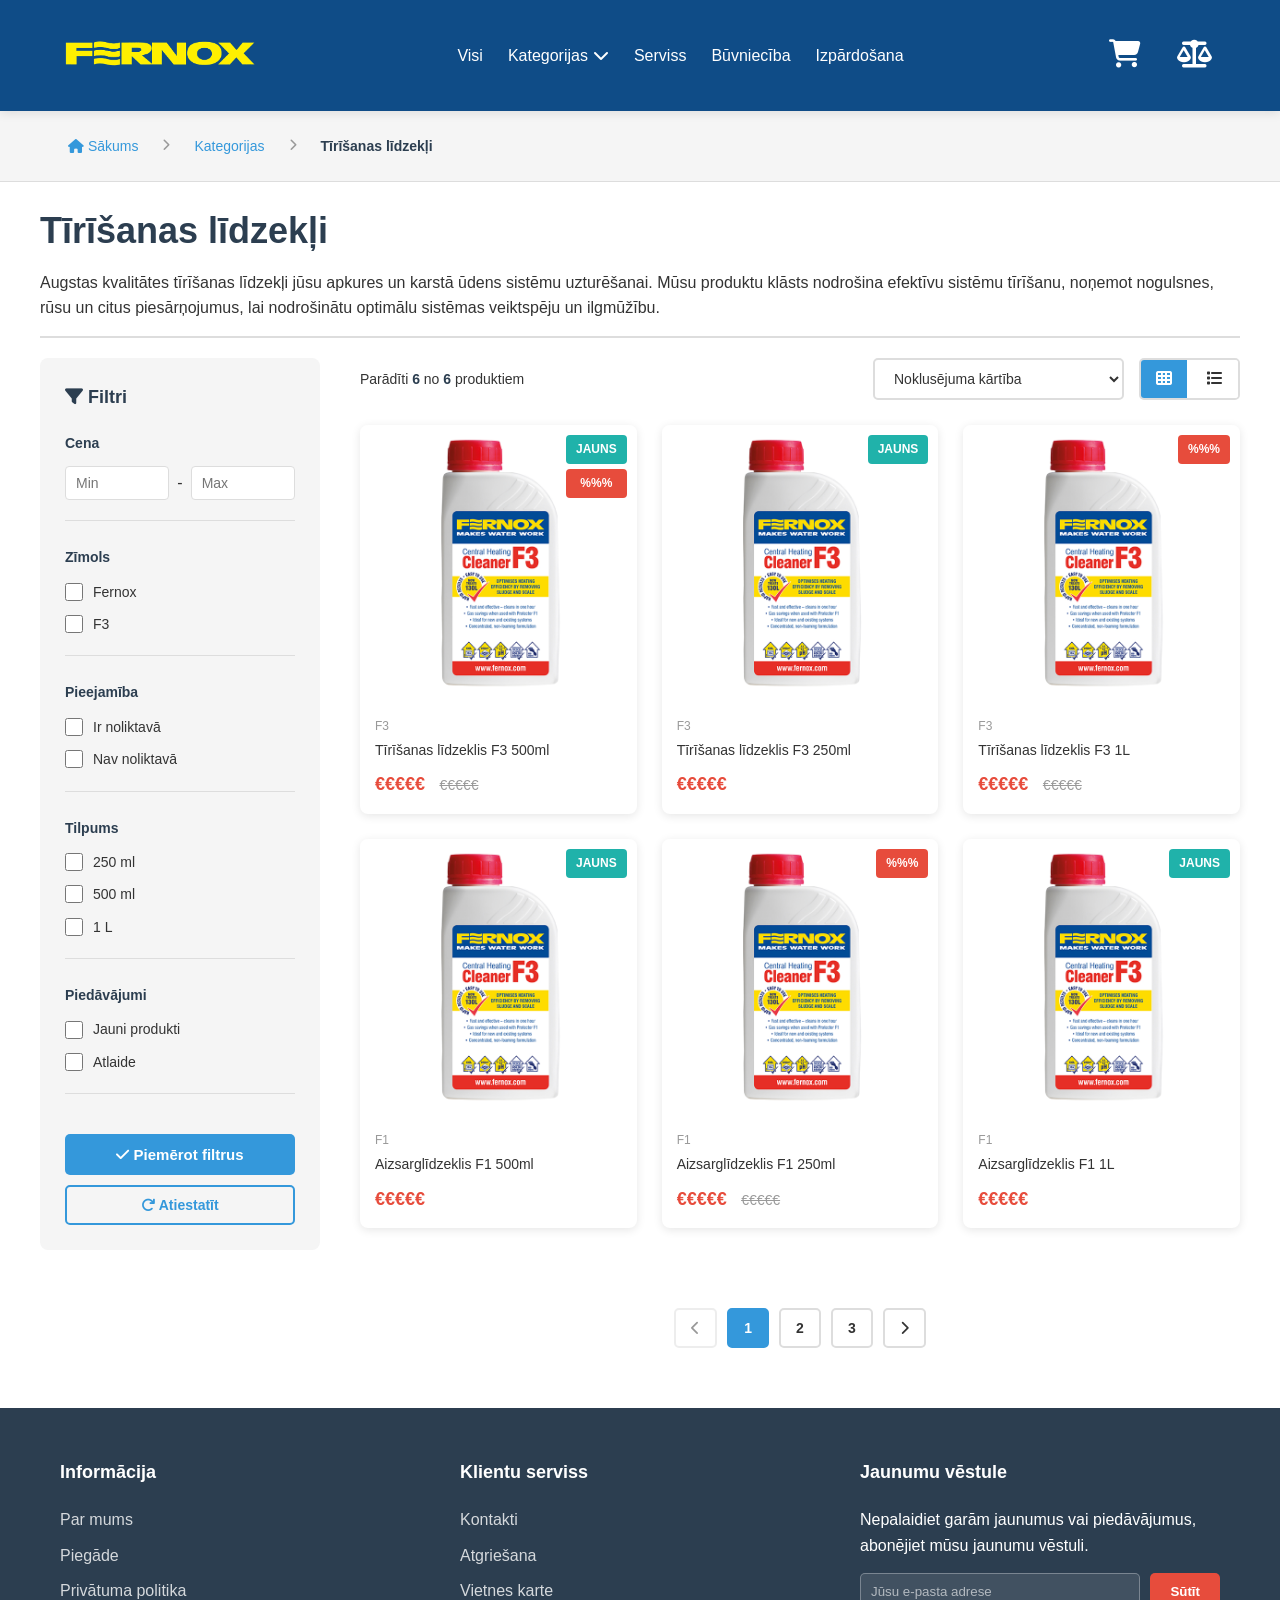
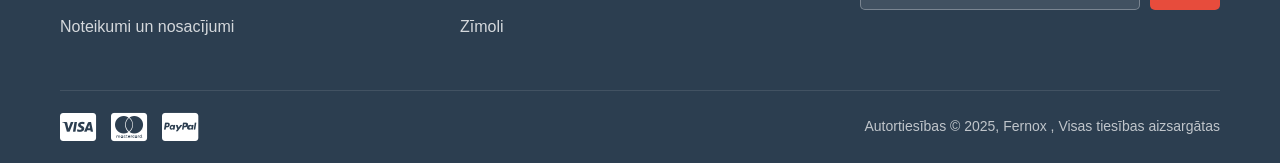
==== category-tirisanas-lidzekli.html @ ac435abd "Add files via upload" ====
<!DOCTYPE html>
<html lang="lv">
<head>
    <meta charset="UTF-8">
    <meta name="viewport" content="width=device-width, initial-scale=1.0">
    <title>Tīrīšanas līdzekļi - Fernox Latvia</title>
    <link rel="stylesheet" href="styles.css">
    <link rel="stylesheet" href="https://cdnjs.cloudflare.com/ajax/libs/font-awesome/6.4.0/css/all.min.css">
    <style>
        .category-page {
            padding: 20px 0 60px 0;
            background: var(--white);
        }

        .category-page .container {
            max-width: 1600px;
            padding: 0 40px;
        }

        .breadcrumb-section {
            padding: 20px 0;
            background: var(--light-gray);
            border-bottom: 1px solid var(--border-color);
        }

        .breadcrumb {
            display: flex;
            align-items: center;
            gap: 12px;
            font-size: 14px;
            flex-wrap: wrap;
        }

        .breadcrumb a {
            color: var(--secondary-color);
            text-decoration: none;
            font-weight: 500;
            transition: color 0.3s;
            padding: 4px 8px;
            border-radius: 4px;
        }

        .breadcrumb a:hover {
            color: var(--primary-color);
            background: rgba(52, 152, 219, 0.1);
            text-decoration: none;
        }

        .breadcrumb span.separator {
            color: #999;
            font-size: 12px;
            margin: 0 4px;
        }

        .breadcrumb span.current {
            color: var(--primary-color);
            font-weight: 600;
            padding: 4px 8px;
        }

        .category-header {
            margin: 0 0 20px 0;
            padding-bottom: 15px;
            border-bottom: 2px solid var(--border-color);
        }

        .category-header h1 {
            font-size: 36px;
            color: var(--primary-color);
            margin-bottom: 10px;
            font-weight: 700;
        }

        .category-header p {
            font-size: 16px;
            color: var(--text-color);
            line-height: 1.6;
        }

        .category-content-wrapper {
            display: grid;
            grid-template-columns: 280px 1fr;
            gap: 40px;
            margin-top: 0;
        }

        /* Filters Sidebar */
        .filters-sidebar {
            background: var(--light-gray);
            padding: 25px;
            border-radius: 8px;
            height: fit-content;
            position: sticky;
            top: 100px;
        }

        .filters-sidebar h3 {
            font-size: 18px;
            color: var(--primary-color);
            margin-bottom: 20px;
            font-weight: 600;
        }

        .filters-sidebar .close-filters {
            display: none;
        }

        .filter-group {
            margin-bottom: 25px;
            padding-bottom: 20px;
            border-bottom: 1px solid var(--border-color);
        }

        .filter-group:last-child {
            border-bottom: none;
            margin-bottom: 0;
            padding-bottom: 0;
        }

        .filter-group label {
            display: block;
            font-size: 14px;
            font-weight: 600;
            color: var(--primary-color);
            margin-bottom: 12px;
        }

        .filter-options {
            display: flex;
            flex-direction: column;
            gap: 10px;
        }

        @media (max-width: 1024px) {
            .filters-sidebar .filter-group {
                margin-bottom: 10px;
                padding-bottom: 8px;
            }

            .filters-sidebar .filter-group label {
                font-size: 12px;
                margin-bottom: 6px;
            }

            .filters-sidebar .filter-options {
                gap: 6px;
            }

            .filters-sidebar .filter-option {
                gap: 6px;
            }

            .filters-sidebar .filter-option label {
                font-size: 12px;
            }

            .filters-sidebar .filter-apply-btn,
            .filters-sidebar .filter-reset-btn {
                padding: 8px;
                font-size: 13px;
                margin-top: 8px;
            }

            .filters-sidebar .filter-reset-btn {
                margin-top: 6px;
            }

            .filters-sidebar .filter-price-range {
                gap: 4px;
            }

            .filters-sidebar .filter-price-range input {
                padding: 5px 6px;
                font-size: 12px;
                min-width: 0;
                flex: 1 1 0;
            }

            .filters-sidebar .filter-price-range span {
                flex-shrink: 0;
                font-size: 12px;
                color: var(--text-color);
            }
            
            .filters-sidebar .filter-option input[type="checkbox"] {
                width: 16px;
                height: 16px;
                flex-shrink: 0;
            }
        }

        .filter-option {
            display: flex;
            align-items: center;
            gap: 10px;
        }

        .filter-option input[type="checkbox"],
        .filter-option input[type="radio"] {
            width: 18px;
            height: 18px;
            cursor: pointer;
            accent-color: var(--secondary-color);
        }

        .filter-option label {
            font-size: 14px;
            font-weight: 400;
            color: var(--text-color);
            cursor: pointer;
            margin: 0;
            flex: 1;
        }

        .filter-price-range {
            display: flex;
            gap: 8px;
            align-items: center;
        }

        .filter-price-range input {
            flex: 1;
            padding: 8px 10px;
            border: 1px solid var(--border-color);
            border-radius: 4px;
            font-size: 14px;
            min-width: 0;
            width: 100%;
        }

        .filter-apply-btn {
            width: 100%;
            padding: 12px;
            background: var(--secondary-color);
            color: var(--white);
            border: none;
            border-radius: 5px;
            font-size: 15px;
            font-weight: 600;
            cursor: pointer;
            transition: all 0.3s;
            margin-top: 15px;
        }

        .filter-apply-btn:hover {
            background: #2980b9;
            transform: translateY(-2px);
            box-shadow: var(--shadow-hover);
        }

        .filter-reset-btn {
            width: 100%;
            padding: 10px;
            background: transparent;
            color: var(--secondary-color);
            border: 2px solid var(--secondary-color);
            border-radius: 5px;
            font-size: 14px;
            font-weight: 600;
            cursor: pointer;
            transition: all 0.3s;
            margin-top: 10px;
        }

        .filter-reset-btn:hover {
            background: var(--secondary-color);
            color: var(--white);
        }

        /* Products Section */
        .products-section-header {
            display: flex;
            justify-content: space-between;
            align-items: center;
            margin-bottom: 25px;
            flex-wrap: wrap;
            gap: 15px;
        }

        .products-count {
            font-size: 14px;
            color: var(--text-color);
        }

        .products-count strong {
            color: var(--primary-color);
        }

        .sort-filter-bar {
            display: flex;
            gap: 15px;
            align-items: center;
            flex-wrap: wrap;
        }

        .sort-select {
            padding: 10px 15px;
            border: 2px solid var(--border-color);
            border-radius: 5px;
            font-size: 14px;
            background: var(--white);
            color: var(--text-color);
            cursor: pointer;
            transition: border-color 0.3s;
        }

        .sort-select:hover,
        .sort-select:focus {
            border-color: var(--secondary-color);
            outline: none;
        }

        .view-toggle {
            display: flex;
            gap: 5px;
            border: 2px solid var(--border-color);
            border-radius: 5px;
            overflow: hidden;
        }

        .view-toggle button {
            padding: 10px 15px;
            background: var(--white);
            border: none;
            cursor: pointer;
            color: var(--text-color);
            transition: all 0.3s;
            font-size: 16px;
        }

        .view-toggle button.active {
            background: var(--secondary-color);
            color: var(--white);
        }

        .view-toggle button:hover {
            background: var(--light-gray);
        }

        .view-toggle button.active:hover {
            background: #2980b9;
        }

        .products-grid {
            display: grid;
            grid-template-columns: repeat(auto-fill, minmax(250px, 1fr));
            gap: 25px;
            margin-bottom: 40px;
        }

        /* Pagination */
        .pagination {
            display: flex;
            justify-content: center;
            align-items: center;
            gap: 10px;
            margin: 40px 0 0 0;
            padding: 0;
            flex-wrap: wrap;
            width: auto;
            text-align: center;
            box-sizing: border-box;
        }

        .products-content {
            display: flex;
            flex-direction: column;
            align-items: stretch;
            width: 100%;
        }

        .pagination button,
        .pagination a {
            padding: 10px 15px;
            border: 2px solid var(--border-color);
            background: var(--white);
            color: var(--text-color);
            border-radius: 5px;
            text-decoration: none;
            font-size: 14px;
            font-weight: 600;
            cursor: pointer;
            transition: all 0.3s;
            min-width: 40px;
            text-align: center;
        }

        .pagination button:hover,
        .pagination a:hover {
            border-color: var(--secondary-color);
            background: var(--secondary-color);
            color: var(--white);
        }

        .pagination button.active,
        .pagination a.active {
            background: var(--secondary-color);
            color: var(--white);
            border-color: var(--secondary-color);
        }

        .pagination button:disabled {
            opacity: 0.5;
            cursor: not-allowed;
        }

        .pagination button:disabled:hover {
            background: var(--white);
            color: var(--text-color);
            border-color: var(--border-color);
        }

        /* Mobile Filters Toggle */
        .mobile-filters-toggle {
            display: none;
            width: 100%;
            padding: 12px 20px;
            background: var(--secondary-color);
            color: var(--white);
            border: none;
            border-radius: 5px;
            font-size: 15px;
            font-weight: 600;
            cursor: pointer;
            margin-bottom: 20px;
            transition: all 0.3s;
            position: relative;
            z-index: 100;
        }

        .mobile-filters-toggle:hover {
            background: #2980b9;
        }

        .mobile-filters-toggle i {
            margin-right: 8px;
        }

        .mobile-filters-overlay {
            display: none;
            position: fixed;
            top: 0;
            left: 0;
            width: 100%;
            height: 100%;
            background: rgba(0, 0, 0, 0.5);
            z-index: 10000;
            opacity: 0;
            transition: opacity 0.3s ease;
        }

        .mobile-filters-overlay.active {
            display: block;
            opacity: 1;
        }

        @media (max-width: 1024px) {
            .category-page .container {
                padding: 0 20px;
            }

            .category-content-wrapper {
                grid-template-columns: 1fr;
                gap: 30px;
            }

             .filters-sidebar {
                 position: fixed;
                 top: max(2cm, 20px);
                 bottom: auto;
                 left: 50%;
                 transform: translateX(-50%) scale(0.9);
                 width: min(90vw, 400px, calc(100vw - 20px));
                 max-width: calc(100vw - 20px);
                 height: auto;
                 max-height: calc(100vh - max(2cm, 20px) - 20px);
                 margin: 0;
                 background: var(--white);
                 padding: 15px;
                 border-radius: 12px;
                 z-index: 10001;
                 overflow-y: visible;
                 overflow-x: hidden;
                 opacity: 0;
                 visibility: hidden;
                 transition: all 0.3s ease;
                 box-shadow: 0 10px 40px rgba(0, 0, 0, 0.3);
                 display: flex;
                 flex-direction: column;
                 box-sizing: border-box;
             }

            .filters-sidebar.active {
                opacity: 1;
                visibility: visible;
                transform: translateX(-50%) scale(1);
            }
            
            /* Ensure filters sidebar doesn't exceed viewport on small devices */
            @media (max-height: 700px) {
                .filters-sidebar {
                    padding: 12px;
                    top: max(2cm, 20px);
                    max-height: calc(100vh - max(2cm, 20px) - 20px);
                }
                
                .filters-sidebar .filter-group {
                    margin-bottom: 8px;
                    padding-bottom: 6px;
                }
                
                .filters-sidebar .filter-options {
                    gap: 5px;
                }
            }
            
            @media (max-height: 600px) {
                .filters-sidebar {
                    padding: 10px;
                    top: max(2cm, 20px);
                    max-height: calc(100vh - max(2cm, 20px) - 20px);
                }
                
                .filters-sidebar .filter-group {
                    margin-bottom: 6px;
                    padding-bottom: 5px;
                }
                
                .filters-sidebar .filter-group label {
                    font-size: 11px;
                    margin-bottom: 4px;
                }
                
                .filters-sidebar .filter-options {
                    gap: 4px;
                }
                
                .filters-sidebar .filter-option label {
                    font-size: 11px;
                }
                
                .filters-sidebar .filter-apply-btn,
                .filters-sidebar .filter-reset-btn {
                    padding: 6px;
                    font-size: 12px;
                    margin-top: 6px;
                }
            }
            
            @media (max-height: 500px) {
                .filters-sidebar {
                    padding: 8px;
                    top: max(2cm, 20px);
                    max-height: calc(100vh - max(2cm, 20px) - 20px);
                }
                
                .filters-sidebar .filter-group {
                    margin-bottom: 5px;
                    padding-bottom: 4px;
                }
                
                .filters-sidebar .filter-group label {
                    font-size: 10px;
                    margin-bottom: 3px;
                }
                
                .filters-sidebar .filter-options {
                    gap: 3px;
                }
                
                .filters-sidebar .filter-option label {
                    font-size: 10px;
                }
                
                .filters-sidebar .filter-apply-btn,
                .filters-sidebar .filter-reset-btn {
                    padding: 5px;
                    font-size: 11px;
                    margin-top: 5px;
                }
            }
            
            @media (max-width: 480px) {
                .filters-sidebar {
                    width: min(95vw, calc(100vw - 10px));
                    padding: 15px;
                }
            }

            .filters-sidebar h3 {
                display: flex;
                justify-content: space-between;
                align-items: center;
                margin-bottom: 10px;
                padding-bottom: 8px;
                border-bottom: 2px solid var(--border-color);
                font-size: 15px;
            }

            .filters-sidebar .close-filters {
                display: flex;
                background: none;
                border: none;
                font-size: 24px;
                color: var(--text-color);
                cursor: pointer;
                padding: 0;
                width: 30px;
                height: 30px;
                align-items: center;
                justify-content: center;
                border-radius: 50%;
                transition: all 0.3s;
                flex-shrink: 0;
            }

            .filters-sidebar .close-filters:hover {
                background: var(--light-gray);
                color: var(--primary-color);
            }

            .mobile-filters-toggle {
                display: block;
            }

            .products-grid {
                grid-template-columns: repeat(auto-fill, minmax(200px, 1fr));
                gap: 20px;
            }
        }

        @media (max-width: 768px) {
            .category-header h1 {
                font-size: 28px;
            }

            .products-section-header {
                flex-direction: column;
                align-items: flex-start;
            }

            .products-grid {
                grid-template-columns: repeat(auto-fill, minmax(160px, 1fr));
                gap: 15px;
            }

            .view-toggle {
                width: 100%;
            }

            .view-toggle button {
                flex: 1;
            }
        }

        /* Shopify integration classes */
        .shopify-collection-id {
            display: none;
        }
    </style>
</head>
<body>
    <!-- Header -->
    <header class="header">
        <div class="main-header">
            <div class="container">
                <div class="header-content">
                    <div class="logo">
                        <a href="index.html">
                            <img src="fernox.png" alt="Fernox Latvia" class="logo-image">
                        </a>
                    </div>
                    
                    <nav class="main-nav">
                        <ul>
                            <li><a href="index.html">Visi</a></li>
                            <li class="has-dropdown">
                                <a href="under-construction.html">Kategorijas <i class="fas fa-chevron-down"></i></a>
                                <ul class="dropdown">
                                    <li><a href="category-tirisanas-lidzekli.html">Tīrīšanas līdzekļi</a></li>
                                    <li><a href="under-construction.html">Filtri</a></li>
                                    <li><a href="under-construction.html">Korozijas inhibitori</a></li>
                                </ul>
                            </li>
                            <li><a href="under-construction.html">Serviss</a></li>
                            <li><a href="under-construction.html">Būvniecība</a></li>
                            <li><a href="under-construction.html">Izpārdošana</a></li>
                        </ul>
                    </nav>
                    
                    <div class="header-actions">
                        <div class="cart-icon">
                            <i class="fas fa-shopping-cart"></i>
                        </div>
                        <div class="compare-icon">
                            <i class="fas fa-balance-scale"></i>
                        </div>
                    </div>
                </div>
            </div>
        </div>
    </header>

    <!-- Breadcrumb -->
    <section class="breadcrumb-section">
        <div class="container">
            <div class="breadcrumb">
                <a href="index.html">
                    <i class="fas fa-home"></i> Sākums
                </a>
                <span class="separator">
                    <i class="fas fa-chevron-right"></i>
                </span>
                <a href="under-construction.html">Kategorijas</a>
                <span class="separator">
                    <i class="fas fa-chevron-right"></i>
                </span>
                <span class="current">Tīrīšanas līdzekļi</span>
            </div>
        </div>
    </section>

    <!-- Category Page -->
    <section class="category-page">
        <div class="container">
            <div class="category-header">
                <h1>Tīrīšanas līdzekļi</h1>
                <p>
                    Augstas kvalitātes tīrīšanas līdzekļi jūsu apkures un karstā ūdens sistēmu uzturēšanai. 
                    Mūsu produktu klāsts nodrošina efektīvu sistēmu tīrīšanu, noņemot nogulsnes, rūsu un citus piesārņojumus, 
                    lai nodrošinātu optimālu sistēmas veiktspēju un ilgmūžību.
                </p>
            </div>

            <!-- Shopify Collection ID (hidden, for integration) -->
            <div class="shopify-collection-id" data-shopify-collection-id="TIRISANAS-LIDZEKLI"></div>

            <button class="mobile-filters-toggle" onclick="toggleMobileFilters()">
                <i class="fas fa-filter"></i> Filtri
            </button>

            <!-- Mobile Filters Overlay -->
            <div class="mobile-filters-overlay" id="filtersOverlay" onclick="closeMobileFilters()"></div>

            <div class="category-content-wrapper">
                <!-- Filters Sidebar -->
                <aside class="filters-sidebar" id="filtersSidebar">
                    <h3>
                        <span><i class="fas fa-filter"></i> Filtri</span>
                        <button class="close-filters" onclick="closeMobileFilters()" aria-label="Close filters">
                            <i class="fas fa-times"></i>
                        </button>
                    </h3>

                    <!-- Price Filter -->
                    <div class="filter-group">
                        <label>Cena</label>
                        <div class="filter-price-range">
                            <input type="number" id="minPrice" placeholder="Min" min="0">
                            <span>-</span>
                            <input type="number" id="maxPrice" placeholder="Max" min="0">
                        </div>
                    </div>

                    <!-- Brand Filter -->
                    <div class="filter-group">
                        <label>Zīmols</label>
                        <div class="filter-options">
                            <div class="filter-option">
                                <input type="checkbox" id="brand-fernox" name="brand" value="fernox" data-shopify-filter="vendor">
                                <label for="brand-fernox">Fernox</label>
                            </div>
                            <div class="filter-option">
                                <input type="checkbox" id="brand-f3" name="brand" value="f3" data-shopify-filter="vendor">
                                <label for="brand-f3">F3</label>
                            </div>
                        </div>
                    </div>

                    <!-- Availability Filter -->
                    <div class="filter-group">
                        <label>Pieejamība</label>
                        <div class="filter-options">
                            <div class="filter-option">
                                <input type="checkbox" id="availability-in-stock" name="availability" value="in-stock" data-shopify-filter="availability">
                                <label for="availability-in-stock">Ir noliktavā</label>
                            </div>
                            <div class="filter-option">
                                <input type="checkbox" id="availability-out-of-stock" name="availability" value="out-of-stock" data-shopify-filter="availability">
                                <label for="availability-out-of-stock">Nav noliktavā</label>
                            </div>
                        </div>
                    </div>

                    <!-- Volume Filter -->
                    <div class="filter-group">
                        <label>Tilpums</label>
                        <div class="filter-options">
                            <div class="filter-option">
                                <input type="checkbox" id="volume-250ml" name="volume" value="250ml" data-shopify-filter="volume">
                                <label for="volume-250ml">250 ml</label>
                            </div>
                            <div class="filter-option">
                                <input type="checkbox" id="volume-500ml" name="volume" value="500ml" data-shopify-filter="volume">
                                <label for="volume-500ml">500 ml</label>
                            </div>
                            <div class="filter-option">
                                <input type="checkbox" id="volume-1l" name="volume" value="1l" data-shopify-filter="volume">
                                <label for="volume-1l">1 L</label>
                            </div>
                        </div>
                    </div>

                    <!-- Badge Filter -->
                    <div class="filter-group">
                        <label>Piedāvājumi</label>
                        <div class="filter-options">
                            <div class="filter-option">
                                <input type="checkbox" id="badge-new" name="badge" value="new" data-shopify-filter="tag">
                                <label for="badge-new">Jauni produkti</label>
                            </div>
                            <div class="filter-option">
                                <input type="checkbox" id="badge-sale" name="badge" value="sale" data-shopify-filter="tag">
                                <label for="badge-sale">Atlaide</label>
                            </div>
                        </div>
                    </div>

                    <button class="filter-apply-btn" onclick="applyFilters()">
                        <i class="fas fa-check"></i> Piemērot filtrus
                    </button>
                    <button class="filter-reset-btn" onclick="resetFilters()">
                        <i class="fas fa-redo"></i> Atiestatīt
                    </button>
                </aside>

                <!-- Products Section -->
                <div class="products-content">
                    <div class="products-section-header">
                        <div class="products-count">
                            Parādīti <strong id="productsCount">12</strong> no <strong id="totalProducts">12</strong> produktiem
                        </div>
                        <div class="sort-filter-bar">
                            <select class="sort-select" id="sortSelect" onchange="sortProducts()">
                                <option value="default">Noklusējuma kārtība</option>
                                <option value="price-asc">Cena: no zemākās uz augstāko</option>
                                <option value="price-desc">Cena: no augstākās uz zemāko</option>
                                <option value="name-asc">Nosaukums: A-Z</option>
                                <option value="name-desc">Nosaukums: Z-A</option>
                                <option value="newest">Jaunākie</option>
                                <option value="popular">Populārākie</option>
                            </select>
                            <div class="view-toggle">
                                <button class="active" onclick="setGridView()" aria-label="Grid view">
                                    <i class="fas fa-th"></i>
                                </button>
                                <button onclick="setListView()" aria-label="List view">
                                    <i class="fas fa-list"></i>
                                </button>
                            </div>
                        </div>
                    </div>

                    <div class="products-grid" id="productsGrid">
                        <!-- Product cards will be populated by Shopify or JavaScript -->
                        <div class="product-card" data-shopify-product-id="F3-500ML">
                            <div class="product-badges">
                                <span class="badge new">JAUNS</span>
                                <span class="badge discount">%%%</span>
                            </div>
                            <div class="product-image">
                                <img src="f3500ml.jpg" alt="Tīrīšanas līdzeklis F3 500ml">
                            </div>
                            <div class="product-info">
                                <p class="product-brand">F3</p>
                                <h3 class="product-name">Tīrīšanas līdzeklis F3 500ml</h3>
                                <div class="product-price">
                                    <span class="current-price">€€€€€</span>
                                    <span class="old-price">€€€€€</span>
                                </div>
                            </div>
                        </div>

                        <div class="product-card" data-shopify-product-id="F3-250ML">
                            <div class="product-badges">
                                <span class="badge new">JAUNS</span>
                            </div>
                            <div class="product-image">
                                <img src="f3500ml.jpg" alt="Tīrīšanas līdzeklis F3 250ml">
                            </div>
                            <div class="product-info">
                                <p class="product-brand">F3</p>
                                <h3 class="product-name">Tīrīšanas līdzeklis F3 250ml</h3>
                                <div class="product-price">
                                    <span class="current-price">€€€€€</span>
                                </div>
                            </div>
                        </div>

                        <div class="product-card" data-shopify-product-id="F3-1L">
                            <div class="product-badges">
                                <span class="badge discount">%%%</span>
                            </div>
                            <div class="product-image">
                                <img src="f3500ml.jpg" alt="Tīrīšanas līdzeklis F3 1L">
                            </div>
                            <div class="product-info">
                                <p class="product-brand">F3</p>
                                <h3 class="product-name">Tīrīšanas līdzeklis F3 1L</h3>
                                <div class="product-price">
                                    <span class="current-price">€€€€€</span>
                                    <span class="old-price">€€€€€</span>
                                </div>
                            </div>
                        </div>

                        <div class="product-card" data-shopify-product-id="F1-500ML">
                            <div class="product-badges">
                                <span class="badge new">JAUNS</span>
                            </div>
                            <div class="product-image">
                                <img src="f3500ml.jpg" alt="Aizsarglīdzeklis F1 500ml">
                            </div>
                            <div class="product-info">
                                <p class="product-brand">F1</p>
                                <h3 class="product-name">Aizsarglīdzeklis F1 500ml</h3>
                                <div class="product-price">
                                    <span class="current-price">€€€€€</span>
                                </div>
                            </div>
                        </div>

                        <div class="product-card" data-shopify-product-id="F1-250ML">
                            <div class="product-badges">
                                <span class="badge discount">%%%</span>
                            </div>
                            <div class="product-image">
                                <img src="f3500ml.jpg" alt="Aizsarglīdzeklis F1 250ml">
                            </div>
                            <div class="product-info">
                                <p class="product-brand">F1</p>
                                <h3 class="product-name">Aizsarglīdzeklis F1 250ml</h3>
                                <div class="product-price">
                                    <span class="current-price">€€€€€</span>
                                    <span class="old-price">€€€€€</span>
                                </div>
                            </div>
                        </div>

                        <div class="product-card" data-shopify-product-id="F1-1L">
                            <div class="product-badges">
                                <span class="badge new">JAUNS</span>
                            </div>
                            <div class="product-image">
                                <img src="f3500ml.jpg" alt="Aizsarglīdzeklis F1 1L">
                            </div>
                            <div class="product-info">
                                <p class="product-brand">F1</p>
                                <h3 class="product-name">Aizsarglīdzeklis F1 1L</h3>
                                <div class="product-price">
                                    <span class="current-price">€€€€€</span>
                                </div>
                            </div>
                        </div>
                    </div>

                    <!-- Pagination -->
                    <div style="width: 100%; display: flex; justify-content: center;">
                        <div class="pagination" id="pagination">
                            <button onclick="goToPage(1)" disabled>
                                <i class="fas fa-chevron-left"></i>
                            </button>
                            <button class="active" onclick="goToPage(1)">1</button>
                            <button onclick="goToPage(2)">2</button>
                            <button onclick="goToPage(3)">3</button>
                            <button onclick="goToPage(2)">
                                <i class="fas fa-chevron-right"></i>
                            </button>
                        </div>
                    </div>
                </div>
            </div>
        </div>
    </section>

    <!-- Footer -->
    <footer class="footer">
        <div class="container">
            <div class="footer-content">
                <div class="footer-section">
                    <h4>Informācija</h4>
                    <ul>
                        <li><a href="under-construction.html">Par mums</a></li>
                        <li><a href="under-construction.html">Piegāde</a></li>
                        <li><a href="under-construction.html">Privātuma politika</a></li>
                        <li><a href="under-construction.html">Noteikumi un nosacījumi</a></li>
                    </ul>
                </div>
                <div class="footer-section">
                    <h4>Klientu serviss</h4>
                    <ul>
                        <li><a href="under-construction.html">Kontakti</a></li>
                        <li><a href="under-construction.html">Atgriešana</a></li>
                        <li><a href="under-construction.html">Vietnes karte</a></li>
                        <li><a href="under-construction.html">Zīmoli</a></li>
                    </ul>
                </div>
                <div class="footer-section">
                    <h4>Jaunumu vēstule</h4>
                    <p>Nepalaidiet garām jaunumus vai piedāvājumus, abonējiet mūsu jaunumu vēstuli.</p>
                    <form class="newsletter-form">
                        <input type="email" placeholder="Jūsu e-pasta adrese">
                        <button type="submit">Sūtīt</button>
                    </form>
                </div>
            </div>
            <div class="footer-bottom">
                <div class="payment-methods">
                    <i class="fab fa-cc-visa"></i>
                    <i class="fab fa-cc-mastercard"></i>
                    <i class="fab fa-cc-paypal"></i>
                </div>
                <p class="copyright">Autortiesības © 2025, Fernox , Visas tiesības aizsargātas</p>
            </div>
        </div>
    </footer>

    <script>
        // Mobile filters toggle
        function toggleMobileFilters() {
            const sidebar = document.getElementById('filtersSidebar');
            const overlay = document.getElementById('filtersOverlay');
            const isActive = sidebar.classList.contains('active');
            
            if (isActive) {
                closeMobileFilters();
            } else {
                sidebar.classList.add('active');
                if (overlay) {
                    overlay.classList.add('active');
                }
                // Prevent body scroll when filters are open
                const scrollY = window.scrollY;
                document.body.style.position = 'fixed';
                document.body.style.width = '100%';
                document.body.style.top = `-${scrollY}px`;
                document.body.style.overflow = 'hidden';
            }
        }

        // Close mobile filters
        function closeMobileFilters() {
            const sidebar = document.getElementById('filtersSidebar');
            const overlay = document.getElementById('filtersOverlay');
            
            if (sidebar) {
                sidebar.classList.remove('active');
            }
            if (overlay) {
                overlay.classList.remove('active');
            }
            // Restore body scroll
            const scrollY = document.body.style.top;
            document.body.style.position = '';
            document.body.style.width = '';
            document.body.style.top = '';
            document.body.style.overflow = '';
            if (scrollY) {
                window.scrollTo(0, parseInt(scrollY || '0') * -1);
            }
        }

        // Filter functions
        function applyFilters() {
            const filters = {
                minPrice: document.getElementById('minPrice').value,
                maxPrice: document.getElementById('maxPrice').value,
                brands: Array.from(document.querySelectorAll('input[name="brand"]:checked')).map(cb => cb.value),
                availability: Array.from(document.querySelectorAll('input[name="availability"]:checked')).map(cb => cb.value),
                volumes: Array.from(document.querySelectorAll('input[name="volume"]:checked')).map(cb => cb.value),
                badges: Array.from(document.querySelectorAll('input[name="badge"]:checked')).map(cb => cb.value)
            };

            // Shopify integration - replace with actual Shopify filter API call
            // Example:
            // const collectionId = document.querySelector('.shopify-collection-id').getAttribute('data-shopify-collection-id');
            // fetch(`/collections/${collectionId}/products.json?${buildQueryString(filters)}`)
            //     .then(response => response.json())
            //     .then(data => {
            //         renderProducts(data.products);
            //     });

            console.log('Applied filters:', filters);
            
            // Close mobile filters
            if (window.innerWidth <= 1024) {
                closeMobileFilters();
            }
            
            // Update products count (placeholder)
            updateProductsCount();
        }

        function resetFilters() {
            // Reset all filter inputs
            document.getElementById('minPrice').value = '';
            document.getElementById('maxPrice').value = '';
            document.querySelectorAll('input[type="checkbox"]').forEach(cb => cb.checked = false);

            // Shopify integration - reload all products
            // const collectionId = document.querySelector('.shopify-collection-id').getAttribute('data-shopify-collection-id');
            // fetch(`/collections/${collectionId}/products.json`)
            //     .then(response => response.json())
            //     .then(data => {
            //         renderProducts(data.products);
            //     });

            console.log('Filters reset');
            updateProductsCount();
        }

        // Sort products
        function sortProducts() {
            const sortValue = document.getElementById('sortSelect').value;
            const productsGrid = document.getElementById('productsGrid');
            const products = Array.from(productsGrid.querySelectorAll('.product-card'));

            // Shopify integration - replace with actual Shopify sort API call
            // Example:
            // const collectionId = document.querySelector('.shopify-collection-id').getAttribute('data-shopify-collection-id');
            // fetch(`/collections/${collectionId}/products.json?sort_by=${sortValue}`)
            //     .then(response => response.json())
            //     .then(data => {
            //         renderProducts(data.products);
            //     });

            console.log('Sort by:', sortValue);
            
            // Simple client-side sorting (placeholder)
            products.sort((a, b) => {
                const nameA = a.querySelector('.product-name').textContent.trim();
                const nameB = b.querySelector('.product-name').textContent.trim();
                
                switch(sortValue) {
                    case 'name-asc':
                        return nameA.localeCompare(nameB);
                    case 'name-desc':
                        return nameB.localeCompare(nameA);
                    default:
                        return 0;
                }
            });

            products.forEach(product => productsGrid.appendChild(product));
        }

        // View toggle
        function setGridView() {
            const grid = document.getElementById('productsGrid');
            grid.style.gridTemplateColumns = 'repeat(auto-fill, minmax(250px, 1fr))';
            document.querySelectorAll('.view-toggle button').forEach(btn => btn.classList.remove('active'));
            event.currentTarget.classList.add('active');
        }

        function setListView() {
            const grid = document.getElementById('productsGrid');
            grid.style.gridTemplateColumns = '1fr';
            document.querySelectorAll('.view-toggle button').forEach(btn => btn.classList.remove('active'));
            event.currentTarget.classList.add('active');
        }

        // Pagination
        function goToPage(page) {
            // Shopify integration - replace with actual Shopify pagination API call
            // Example:
            // const collectionId = document.querySelector('.shopify-collection-id').getAttribute('data-shopify-collection-id');
            // fetch(`/collections/${collectionId}/products.json?page=${page}`)
            //     .then(response => response.json())
            //     .then(data => {
            //         renderProducts(data.products);
            //         updatePagination(data.pagination);
            //     });

            console.log('Go to page:', page);
            
            // Update active page button
            document.querySelectorAll('.pagination button').forEach(btn => {
                btn.classList.remove('active');
                if (btn.textContent.trim() == page) {
                    btn.classList.add('active');
                }
            });
        }

        // Update products count
        function updateProductsCount() {
            const visibleProducts = document.querySelectorAll('.product-card').length;
            document.getElementById('productsCount').textContent = visibleProducts;
            document.getElementById('totalProducts').textContent = visibleProducts;
        }

        // Shopify product data loading (for integration)
        document.addEventListener('DOMContentLoaded', function() {
            // Example: Load collection products from Shopify
            // const collectionId = document.querySelector('.shopify-collection-id').getAttribute('data-shopify-collection-id');
            // fetch(`/collections/${collectionId}/products.json`)
            //     .then(response => response.json())
            //     .then(data => {
            //         renderProducts(data.products);
            //         updateProductsCount();
            //     });

            updateProductsCount();

            // Make product cards clickable
            document.querySelectorAll('.product-card').forEach(card => {
                card.style.cursor = 'pointer';
                card.addEventListener('click', function() {
                    const productId = this.getAttribute('data-shopify-product-id');
                    // Redirect to product page
                    // window.location.href = `/products/${productId}`;
                    window.location.href = 'under-construction.html';
                });
            });
        });

            // Close mobile filters on escape key
            document.addEventListener('keydown', function(event) {
                if (event.key === 'Escape') {
                    closeMobileFilters();
                }
            });
    </script>
    <script src="script.js"></script>
</body>
</html>
---- styles.css ----
* {
    margin: 0;
    padding: 0;
    box-sizing: border-box;
}

:root {
    --primary-color: #2c3e50;
    --secondary-color: #3498db;
    --accent-color: #e74c3c;
    --text-color: #333;
    --light-gray: #f5f5f5;
    --border-color: #ddd;
    --success-color: #27ae60;
    --white: #ffffff;
    --shadow: 0 2px 10px rgba(0, 0, 0, 0.1);
    --shadow-hover: 0 4px 20px rgba(0, 0, 0, 0.15);
}

html {
    overflow-x: hidden;
    width: 100%;
    max-width: 100%;
}

body {
    font-family: 'Segoe UI', Tahoma, Geneva, Verdana, sans-serif;
    color: var(--text-color);
    line-height: 1.6;
    background-color: var(--white);
    overflow-x: hidden;
    width: 100%;
    max-width: 100%;
}

.container {
    max-width: 1200px;
    margin: 0 auto;
    padding: 0 20px;
    width: 100%;
    box-sizing: border-box;
    overflow-x: hidden;
}

section {
    width: 100%;
    max-width: 100%;
    overflow-x: hidden;
}

/* Header Styles */
.header {
    background: #0f4c87;
    box-shadow: var(--shadow);
    position: sticky;
    top: 0;
    z-index: 1000;
    width: 100%;
    max-width: 100%;
    overflow-x: hidden;
}

.top-bar {
    background: var(--primary-color);
    color: var(--white);
    padding: 12px 0;
    font-size: 16px;
}

.top-bar-content {
    display: flex;
    justify-content: space-between;
    align-items: center;
}

.top-bar-right {
    display: flex;
    gap: 20px;
    align-items: center;
}

.language-selector select {
    background: transparent;
    color: var(--white);
    border: 1px solid rgba(255, 255, 255, 0.3);
    padding: 4px 8px;
    border-radius: 4px;
    cursor: pointer;
}

.sale-banner a {
    color: var(--white);
    text-decoration: none;
    background: var(--accent-color);
    padding: 6px 15px;
    border-radius: 4px;
    transition: opacity 0.3s;
    display: inline-block;
    font-size: 14px;
}

.sale-banner a strong {
    font-weight: bold;
}

.sale-banner a:hover {
    opacity: 0.9;
}

.main-header {
    padding: 25px 0;
    width: 100%;
    max-width: 100%;
    overflow-x: hidden;
}

.header-content {
    display: flex;
    align-items: center;
    justify-content: space-between;
    gap: 30px;
    width: 100%;
    max-width: 100%;
    overflow-x: hidden;
}

.logo h1 {
    font-size: 42px;
    color: var(--white);
    font-weight: bold;
}

.logo-image {
    height: 50px;
    width: auto;
    max-width: 200px;
    object-fit: contain;
}

.main-nav ul {
    display: flex;
    list-style: none;
    gap: 25px;
    align-items: center;
}

.main-nav a {
    text-decoration: none;
    color: var(--white);
    font-weight: 500;
    font-size: 16px;
    transition: color 0.3s;
    display: flex;
    align-items: center;
    gap: 5px;
    padding: 8px 0;
}

.main-nav a:hover {
    color: var(--secondary-color);
}

.main-nav li.has-dropdown {
    position: relative;
}

.main-nav .dropdown {
    position: absolute;
    top: 100%;
    left: 0;
    background: var(--white);
    box-shadow: var(--shadow);
    list-style: none;
    min-width: 200px;
    padding: 10px 0;
    display: none;
    margin-top: 10px;
    border-radius: 4px;
}

.main-nav li.has-dropdown:hover .dropdown {
    display: block;
}

.main-nav .dropdown li {
    padding: 0;
}

.main-nav .dropdown a {
    padding: 10px 20px;
    display: block;
}

.main-nav .dropdown a:hover {
    background: var(--light-gray);
}

.header-actions {
    display: flex;
    align-items: center;
    gap: 20px;
}

.cart-icon,
.compare-icon {
    position: relative;
    font-size: 28px;
    color: var(--white);
    cursor: pointer;
    transition: color 0.3s;
    padding: 8px;
}

.cart-icon:hover,
.compare-icon:hover {
    color: var(--secondary-color);
}

.header-menu-dropdown-wrapper {
    position: relative;
    display: none;
}

.header-menu-toggle {
    background: transparent;
    border: none;
    color: var(--white);
    font-size: 24px;
    cursor: pointer;
    padding: 8px;
    display: flex;
    align-items: center;
    justify-content: center;
    width: 40px;
    height: 40px;
}

.header-menu-dropdown {
    position: absolute;
    top: 100%;
    right: 0;
    background: rgba(15, 76, 135, 0.98);
    backdrop-filter: blur(10px);
    border: 1px solid rgba(255, 255, 255, 0.3);
    border-radius: 0 0 8px 8px;
    min-width: 200px;
    max-height: 0;
    overflow: hidden;
    transition: max-height 0.3s ease, padding 0.3s ease, opacity 0.3s ease, visibility 0.3s ease;
    margin-top: 10px;
    box-shadow: 0 4px 20px rgba(0, 0, 0, 0.4);
    z-index: 1000;
    opacity: 0;
    visibility: hidden;
}

.header-menu-dropdown.active {
    max-height: 400px;
    padding: 10px 0;
    opacity: 1;
    visibility: visible;
}

.header-menu-dropdown ul {
    list-style: none;
    margin: 0;
    padding: 0;
}

.header-menu-dropdown ul li {
    margin: 0;
}

.header-menu-dropdown ul li a {
    display: block;
    padding: 12px 20px;
    color: rgba(255, 255, 255, 0.8);
    text-decoration: none;
    transition: background 0.3s;
}

.header-menu-dropdown ul li a:hover {
    background: rgba(255, 255, 255, 0.1);
    color: var(--white);
}

.cart-count,
.compare-count {
    position: absolute;
    top: -8px;
    right: -8px;
    background: var(--accent-color);
    color: var(--white);
    border-radius: 50%;
    width: 20px;
    height: 20px;
    display: flex;
    align-items: center;
    justify-content: center;
    font-size: 12px;
    font-weight: bold;
}

.menu-toggle {
    display: none;
    font-size: 24px;
    color: var(--white);
    cursor: pointer;
}

.main-nav .has-submenu {
    position: relative;
}

.main-nav .submenu {
    position: absolute;
    left: 100%;
    top: 0;
    background: var(--white);
    box-shadow: var(--shadow);
    list-style: none;
    min-width: 200px;
    padding: 10px 0;
    display: none;
    margin-left: 10px;
    border-radius: 4px;
}

.main-nav .has-submenu:hover .submenu {
    display: block;
}

/* Hero Banner Section */
.hero-banner-section {
    background: #2c3e50;
    padding: 40px 0;
    margin-bottom: 0;
    overflow: hidden;
}

.hero-carousel-wrapper {
    position: relative;
    width: 100%;
    overflow: hidden;
}

.hero-carousel-track {
    display: flex;
    transition: transform 0.8s ease-in-out;
    width: 300%;
}

.hero-slide {
    width: 33.333%;
    flex-shrink: 0;
    min-width: 33.333%;
}

.hero-banner {
    display: flex;
    align-items: center;
    justify-content: space-between;
    gap: 40px;
}

.hero-image {
    flex: 0 0 auto;
    max-width: 35%;
    display: flex;
    justify-content: flex-end;
    margin-right: 0;
}

.hero-image img {
    max-width: 100%;
    max-height: 400px;
    height: auto;
    object-fit: contain;
}

@media (min-width: 1025px) {
    .hero-image-express {
        max-width: 50% !important;
        flex: 0 0 50% !important;
    }

    .hero-image-express img {
        max-width: 100%;
        max-height: 450px !important;
        width: auto;
        height: auto;
        object-fit: contain;
    }
}

.hero-image-large {
    justify-content: center !important;
    max-width: 100% !important;
}

.hero-image-large img {
    transform: scale(0.88);
    transform-origin: center;
}

.hero-text {
    flex: 1;
    max-width: 50%;
}

.hero-text h2 {
    font-size: 18px;
    color: var(--white);
    margin-bottom: 20px;
    font-weight: 400;
    text-decoration: underline;
    text-underline-offset: 8px;
}

.hero-text h3 {
    font-size: 64px;
    color: var(--white);
    margin-bottom: 40px;
    font-weight: bold;
    line-height: 1.1;
    text-transform: uppercase;
    letter-spacing: 2px;
}

.hero-buttons {
    display: flex;
    gap: 15px;
}

.btn {
    padding: 12px 30px;
    border: none;
    border-radius: 5px;
    font-size: 16px;
    font-weight: 600;
    cursor: pointer;
    text-decoration: none;
    display: inline-block;
    transition: all 0.3s;
}

.btn-primary {
    background: var(--accent-color);
    color: var(--white);
}

.btn-primary:hover {
    background: #c0392b;
    transform: translateY(-2px);
}

.btn-secondary {
    background: transparent;
    color: var(--white);
    border: 2px solid var(--white);
}

.btn-secondary:hover {
    background: var(--white);
    color: #e74c3c;
}

/* Product Categories Grid Section */
.categories-grid-section {
    padding: 0;
    background: var(--white);
    margin-top: 0;
    width: 100%;
    overflow: hidden;
}

.categories-grid-section .container {
    max-width: 100%;
    padding: 0;
    margin: 0;
    width: 100%;
}

.categories-grid {
    display: grid;
    grid-template-columns: 1fr 1fr;
    gap: 0;
    height: 800px;
    width: 100%;
    margin: 0;
    padding: 0;
}

.category-card-large {
    grid-row: 1 / 3;
    height: 100%;
    overflow: hidden;
    position: relative;
    cursor: pointer;
    margin: 0;
    padding: 0;
}

.category-cards-right {
    display: grid;
    grid-template-columns: 1fr;
    grid-template-rows: 1fr 1fr;
    gap: 0;
    height: 100%;
    min-height: 0;
    align-content: stretch;
}

.category-card-small {
    height: 100%;
    overflow: hidden;
    position: relative;
    cursor: pointer;
    margin: 0;
    padding: 0;
    min-height: 0;
}

.category-card-small:first-child {
    grid-row: 1;
}

.category-card-small:last-child {
    grid-row: 2;
}

.category-image {
    position: relative;
    width: 100%;
    height: 100%;
    overflow: hidden;
    background: #f0f0f0;
}

.category-image::before {
    content: '';
    position: absolute;
    top: 0;
    left: 0;
    width: 100%;
    height: 100%;
    background: rgba(0, 0, 0, 0.25);
    z-index: 1;
    pointer-events: none;
}

.category-image img {
    width: 100%;
    height: 100%;
    object-fit: cover;
    transition: transform 0.4s ease;
    display: block;
    margin: 0;
    padding: 0;
    border: none;
}

.category-card-small .category-image img {
    object-position: center;
}

.category-card-large:hover .category-image img,
.category-card-small:hover .category-image img {
    transform: scale(1.08);
}

.category-label {
    position: absolute;
    top: 20px;
    left: 20px;
    background: var(--white);
    color: var(--text-color);
    padding: 10px 20px;
    font-size: 13px;
    font-weight: 600;
    text-transform: uppercase;
    letter-spacing: 1.5px;
    z-index: 2;
    box-shadow: 0 2px 10px rgba(0, 0, 0, 0.15);
    border-radius: 2px;
    white-space: nowrap;
}

.category-label-center {
    left: 50%;
    transform: translateX(-50%);
}

/* Promotional Blocks Section */
.promo-blocks-section {
    padding: 40px 0;
    background: var(--white);
    position: relative;
}

.promo-blocks-section .container {
    max-width: 1400px;
    padding: 0 15px;
}

/* Carousel Styles */
.carousel-wrapper {
    position: relative;
    overflow: visible;
    padding: 0 5px;
}

.carousel-container {
    overflow: visible;
    position: relative;
    width: 100%;
}

.carousel-track {
    display: flex;
    transition: transform 0.5s ease-in-out;
    gap: 20px;
    cursor: grab;
    user-select: none;
    width: 100%;
    justify-content: flex-start;
}

.carousel-track:active {
    cursor: grabbing;
}

.promo-carousel .carousel-track {
    gap: 3px;
}

.quick-links-carousel .carousel-track {
    gap: 20px;
}

.promo-block {
    width: calc((100% - 9px) / 4);
    flex-shrink: 0;
    flex-grow: 0;
}

.quick-link-item {
    min-width: calc(20% - 16px);
    flex-shrink: 0;
}

.carousel-btn {
    position: absolute;
    top: 50%;
    transform: translateY(-50%);
    background: linear-gradient(135deg, var(--secondary-color) 0%, #2980b9 100%);
    border: none;
    border-radius: 50%;
    width: 50px;
    height: 50px;
    display: flex;
    align-items: center;
    justify-content: center;
    cursor: pointer;
    z-index: 10;
    transition: all 0.3s ease;
    box-shadow: 0 4px 15px rgba(52, 152, 219, 0.4);
    opacity: 1;
}

.carousel-btn:disabled {
    opacity: 0.3;
    cursor: not-allowed;
    background: #ccc;
    box-shadow: 0 2px 5px rgba(0, 0, 0, 0.2);
}

.carousel-btn:disabled:hover {
    background: #ccc;
    transform: translateY(-50%) scale(1);
    box-shadow: 0 2px 5px rgba(0, 0, 0, 0.2);
}

.carousel-btn:hover {
    background: linear-gradient(135deg, #2980b9 0%, var(--secondary-color) 100%);
    transform: translateY(-50%) scale(1.1);
    box-shadow: 0 6px 20px rgba(52, 152, 219, 0.6);
}

.carousel-btn:active {
    transform: translateY(-50%) scale(0.95);
}

.carousel-prev {
    left: 0;
}

.carousel-next {
    right: 0;
}

.promo-prev {
    position: absolute;
    top: 50%;
    left: -60px;
    transform: translateY(-50%);
    z-index: 20;
}

.promo-next {
    position: absolute;
    top: 50%;
    right: -60px;
    transform: translateY(-50%);
    z-index: 20;
}

.quick-prev {
    position: absolute;
    top: 50%;
    left: -60px;
    transform: translateY(-50%);
    z-index: 20;
}

.quick-next {
    position: absolute;
    top: 50%;
    right: -60px;
    transform: translateY(-50%);
    z-index: 20;
}

.carousel-btn i {
    font-size: 20px;
    color: var(--white);
    font-weight: bold;
}

.carousel-btn:hover i {
    color: var(--white);
}

.promo-block {
    background: var(--white);
    padding: 50px 40px;
    border-radius: 8px;
    box-shadow: var(--shadow);
    transition: all 0.3s;
    min-width: calc((100% - 45px) / 4);
    height: 280px;
    display: flex;
    flex-direction: column;
    justify-content: space-between;
}

.promo-block:hover {
    transform: translateY(-5px);
    box-shadow: var(--shadow-hover);
}

.promo-block h3 {
    font-size: 28px;
    color: var(--primary-color);
    margin-bottom: 15px;
    font-weight: 600;
}

.promo-block p {
    font-size: 20px;
    color: #666;
    margin-bottom: 25px;
}

.promo-links {
    display: flex;
    flex-direction: column;
    gap: 10px;
}

.promo-links a {
    color: var(--secondary-color);
    text-decoration: none;
    font-weight: 500;
    transition: color 0.3s;
}

.promo-links a:hover {
    color: var(--primary-color);
}

.btn-shop {
    display: inline-block;
    padding: 14px 28px;
    background: var(--secondary-color);
    color: var(--white);
    border-radius: 5px;
    text-decoration: none;
    font-weight: 600;
    transition: background 0.3s;
    text-align: center;
    font-size: 16px;
}

.btn-shop:hover {
    background: #2980b9;
    color: var(--white);
}

/* Quick Links Section */
.quick-links-section {
    padding: 40px 0;
    background: var(--light-gray);
    position: relative;
}

.quick-links-section .container {
    max-width: 1400px;
    padding: 0 15px;
}

.quick-link-item {
    background: var(--white);
    border-radius: 8px;
    overflow: hidden;
    box-shadow: var(--shadow);
    transition: all 0.3s;
    min-width: calc((100% - 63px) / 8);
    height: 200px;
}

.quick-link-item:hover {
    transform: translateY(-5px);
    box-shadow: var(--shadow-hover);
}

.quick-link-item a {
    display: flex;
    flex-direction: column;
    padding: 35px 25px;
    text-decoration: none;
    text-align: center;
    color: var(--text-color);
    height: 100%;
    justify-content: center;
}

.link-text {
    font-size: 20px;
    font-weight: 600;
    color: var(--primary-color);
    margin-bottom: 12px;
}

.link-action {
    font-size: 16px;
    color: var(--secondary-color);
    font-weight: 500;
}

/* Category Section */
.category-section {
    padding: 0 0 60px 0;
    background: var(--light-gray);
}

.section-title {
    font-size: 32px;
    margin-bottom: 40px;
    text-align: center;
    color: var(--primary-color);
}

.category-grid {
    display: grid;
    grid-template-columns: repeat(auto-fit, minmax(200px, 1fr));
    gap: 25px;
}

.category-card {
    background: var(--white);
    padding: 30px 20px;
    text-align: center;
    border-radius: 8px;
    box-shadow: var(--shadow);
    transition: all 0.3s;
}

.category-card:hover {
    transform: translateY(-5px);
    box-shadow: var(--shadow-hover);
}

.category-icon {
    font-size: 48px;
    color: var(--secondary-color);
    margin-bottom: 15px;
    overflow: hidden;
    display: flex;
    justify-content: center;
    align-items: center;
}

.category-icon img {
    width: 180px;
    height: 180px;
    object-fit: contain;
    max-width: 100%;
    max-height: 100%;
}

.category-card h3 {
    font-size: 18px;
    margin-bottom: 15px;
    color: var(--text-color);
}

.category-link {
    color: var(--secondary-color);
    text-decoration: none;
    font-weight: 500;
    display: inline-flex;
    align-items: center;
    gap: 5px;
    transition: gap 0.3s;
}

.category-link:hover {
    gap: 10px;
}

/* Service Features Banner */
.service-features-banner {
    background: #ffd700;
    padding: 25px 0;
    margin: 0;
    overflow: hidden;
}

.features-slider-wrapper {
    overflow: hidden;
    width: 100%;
}

.features-grid {
    display: flex;
    gap: 30px;
    align-items: center;
    width: fit-content;
}

.features-slider {
    display: flex;
    gap: 30px;
    width: fit-content;
}

/* Desktop: use flex for animation */
.features-grid.features-slider {
    display: flex;
    animation: slideFeatures 30s linear infinite;
}

@keyframes slideFeatures {
    0% {
        transform: translateX(0);
    }
    100% {
        transform: translateX(-50%);
    }
}

.feature-item {
    display: flex;
    align-items: center;
    gap: 12px;
    justify-content: center;
    flex: 0 0 auto;
    min-width: fit-content;
}

.feature-icon {
    font-size: 24px;
    color: #333;
    display: flex;
    align-items: center;
    justify-content: center;
}

.feature-text {
    font-size: 14px;
    font-weight: 600;
    color: #333;
    white-space: nowrap;
}

/* Products Section */
.products-section {
    padding: 0 0 40px 0;
    overflow: hidden;
    width: 100%;
    position: relative;
    background: var(--white);
}

.products-section .container {
    max-width: 1400px;
    padding: 0 15px;
    overflow: hidden;
    width: 100%;
    position: relative;
}

.products-nav-tabs {
    display: flex;
    gap: 30px;
    margin-bottom: 30px;
    margin-top: 0;
    padding-top: 20px;
    padding-bottom: 20px;
    border-bottom: 2px solid #e0e0e0;
    overflow: hidden;
    width: 100%;
    flex-wrap: wrap;
    position: relative;
    z-index: 10;
    background: var(--white);
    min-height: 70px;
}

.nav-tab {
    background: none;
    border: none;
    padding: 20px 0 15px 0;
    margin: 0;
    font-size: 16px;
    font-weight: 700;
    color: #333;
    cursor: pointer;
    position: relative;
    text-transform: uppercase;
    transition: color 0.3s;
    white-space: nowrap;
    flex-shrink: 0;
    overflow: visible;
    visibility: visible;
    z-index: 11;
    display: inline-block;
    opacity: 1;
    line-height: 1.8;
    height: auto;
}

.nav-tab:hover {
    color: #20b2aa;
}

.nav-tab.active {
    color: #20b2aa;
}

.nav-tab.active::after {
    content: '';
    position: absolute;
    bottom: -1px;
    left: 0;
    right: 0;
    height: 2px;
    background: #20b2aa;
}

.section-header {
    display: flex;
    justify-content: space-between;
    align-items: center;
    margin-bottom: 40px;
    flex-wrap: wrap;
    gap: 20px;
}

.filter-tabs {
    display: flex;
    gap: 10px;
}

.tab-btn {
    padding: 10px 20px;
    border: 1px solid var(--border-color);
    background: var(--white);
    border-radius: 5px;
    cursor: pointer;
    transition: all 0.3s;
    font-size: 14px;
}

.tab-btn:hover {
    border-color: var(--secondary-color);
    color: var(--secondary-color);
}

.tab-btn.active {
    background: var(--secondary-color);
    color: var(--white);
    border-color: var(--secondary-color);
}

.products-grid {
    display: grid;
    grid-template-columns: repeat(auto-fill, minmax(280px, 1fr));
    gap: 30px;
}

.featured-products-grid {
    grid-template-columns: repeat(4, 1fr);
    gap: 15px;
    max-width: 100%;
    overflow: hidden;
    width: 100%;
    position: relative;
}

.product-card {
    background: var(--white);
    border-radius: 8px;
    overflow: hidden;
    box-shadow: var(--shadow);
    transition: box-shadow 0.3s;
    position: relative;
    width: 100%;
    flex-shrink: 0;
}

.product-card:hover {
    box-shadow: var(--shadow-hover);
}

.product-badges {
    position: absolute;
    top: 10px;
    right: 10px;
    z-index: 10;
    display: flex;
    flex-direction: column;
    gap: 5px;
}

.badge {
    padding: 5px 10px;
    border-radius: 4px;
    font-size: 12px;
    font-weight: bold;
    color: var(--white);
    text-align: center;
}

.badge.new {
    background: #20b2aa;
}

.badge.discount {
    background: #e74c3c;
}

.product-image {
    position: relative;
    overflow: hidden;
    aspect-ratio: 1;
}

.product-image img {
    width: 100%;
    height: 100%;
    object-fit: cover;
    transition: transform 0.3s;
}

.product-card:hover .product-image img {
    transform: scale(1.05);
}


.product-info {
    padding: 15px;
    min-height: auto;
}

.product-brand {
    font-size: 12px;
    color: #999;
    margin-bottom: 5px;
    text-transform: uppercase;
    word-wrap: break-word;
}

.product-name {
    font-size: 14px;
    margin-bottom: 10px;
    color: var(--text-color);
    font-weight: 400;
    line-height: 1.4;
    position: relative;
    word-wrap: break-word;
    white-space: normal;
}

.product-price {
    margin-top: 10px;
}

.current-price {
    font-size: 18px;
    font-weight: bold;
    color: #e74c3c;
    margin-right: 10px;
}

.old-price {
    font-size: 14px;
    color: #999;
    text-decoration: line-through;
}

.carousel-dots {
    display: flex;
    justify-content: center;
    gap: 8px;
    margin-top: 20px;
    margin-bottom: -25px;
    position: relative;
    z-index: 1;
}

.carousel-dots .dot {
    width: 8px;
    height: 8px;
    border-radius: 50%;
    background: #ddd;
    cursor: pointer;
    transition: background 0.3s;
}

.carousel-dots .dot.active {
    background: #20b2aa;
}

/* Products Listing Page Styles */
.breadcrumb-section {
    padding: 15px 0;
    background: var(--light-gray);
    border-bottom: 1px solid var(--border-color);
}

.breadcrumb {
    display: flex;
    align-items: center;
    gap: 8px;
    font-size: 14px;
}

.breadcrumb a {
    color: var(--secondary-color);
    text-decoration: none;
}

.breadcrumb a:hover {
    text-decoration: underline;
}

.breadcrumb span:last-child {
    color: var(--text-color);
}

.page-title-section {
    padding: 30px 0;
    background: var(--white);
}

.page-title {
    font-size: 36px;
    font-weight: 600;
    color: var(--primary-color);
}

.products-listing-section {
    padding: 30px 0 60px 0;
    background: var(--light-gray);
}

.products-listing-wrapper {
    display: grid;
    grid-template-columns: 250px 1fr;
    gap: 30px;
}

/* Sidebar Filters */
.products-sidebar {
    background: var(--white);
    padding: 20px;
    border-radius: 8px;
    box-shadow: var(--shadow);
    height: fit-content;
    position: sticky;
    top: 100px;
}

.filter-section {
    display: flex;
    justify-content: space-between;
    align-items: center;
    margin-bottom: 20px;
    padding-bottom: 15px;
    border-bottom: 1px solid var(--border-color);
}

.filter-title {
    font-size: 20px;
    font-weight: 600;
    color: var(--primary-color);
}

.filter-clear {
    background: none;
    border: none;
    color: var(--secondary-color);
    cursor: pointer;
    font-size: 14px;
    text-decoration: underline;
}

.filter-clear:hover {
    color: var(--primary-color);
}

.filter-group {
    margin-bottom: 25px;
    padding-bottom: 20px;
    border-bottom: 1px solid var(--border-color);
}

.filter-group:last-child {
    border-bottom: none;
}

.filter-group-title {
    font-size: 16px;
    font-weight: 600;
    color: var(--primary-color);
    margin-bottom: 15px;
}

.filter-options {
    display: flex;
    flex-direction: column;
    gap: 10px;
}

.filter-checkbox {
    display: flex;
    align-items: center;
    gap: 8px;
    cursor: pointer;
    font-size: 14px;
    color: var(--text-color);
}

.filter-checkbox input[type="checkbox"] {
    width: 18px;
    height: 18px;
    cursor: pointer;
}

.filter-checkbox .count {
    color: #999;
    margin-left: 5px;
}

.price-filter {
    display: flex;
    flex-direction: column;
    gap: 10px;
}

.price-inputs {
    display: flex;
    align-items: center;
    gap: 10px;
}

.price-input {
    width: 80px;
    padding: 8px;
    border: 1px solid var(--border-color);
    border-radius: 4px;
    font-size: 14px;
}

.price-slider {
    width: 100%;
}

/* Products Main Area */
.products-main {
    background: var(--white);
    padding: 20px;
    border-radius: 8px;
    box-shadow: var(--shadow);
}

.products-toolbar {
    display: flex;
    justify-content: space-between;
    align-items: center;
    margin-bottom: 25px;
    padding-bottom: 15px;
    border-bottom: 1px solid var(--border-color);
    flex-wrap: wrap;
    gap: 15px;
}

.products-count {
    font-size: 14px;
    color: var(--text-color);
}

.toolbar-right {
    display: flex;
    gap: 20px;
    align-items: center;
}

.sort-label,
.show-label {
    display: flex;
    align-items: center;
    gap: 8px;
    font-size: 14px;
    color: var(--text-color);
}

.sort-select,
.show-select {
    padding: 8px 12px;
    border: 1px solid var(--border-color);
    border-radius: 4px;
    font-size: 14px;
    cursor: pointer;
    background: var(--white);
}

.listing-grid {
    display: grid;
    grid-template-columns: repeat(3, 1fr);
    gap: 25px;
}

.listing-card {
    position: relative;
}

.listing-card .product-image {
    aspect-ratio: 1;
    margin-bottom: 15px;
}

.listing-card .product-info {
    padding: 0;
}

.listing-card .product-name {
    font-size: 16px;
    margin-bottom: 10px;
    min-height: 40px;
}

.listing-card .product-price {
    margin-bottom: 8px;
}

.listing-card .current-price {
    font-size: 20px;
}

.listing-card .old-price {
    font-size: 14px;
}

.listing-card .product-tax {
    font-size: 12px;
    color: #999;
    margin-bottom: 15px;
}

.product-actions-listing {
    display: flex;
    gap: 8px;
    margin-bottom: 10px;
}

.btn-add-cart-listing {
    flex: 1;
    padding: 10px;
    background: var(--secondary-color);
    color: var(--white);
    border: none;
    border-radius: 4px;
    cursor: pointer;
    font-weight: 600;
    font-size: 14px;
    transition: background 0.3s;
}

.btn-add-cart-listing:hover {
    background: #2980b9;
}

.btn-wishlist-listing,
.btn-compare-listing {
    width: 40px;
    height: 40px;
    border: 1px solid var(--border-color);
    background: var(--white);
    border-radius: 4px;
    cursor: pointer;
    display: flex;
    align-items: center;
    justify-content: center;
    transition: all 0.3s;
    color: var(--text-color);
}

.btn-wishlist-listing:hover,
.btn-compare-listing:hover {
    border-color: var(--secondary-color);
    color: var(--secondary-color);
}

.btn-buy-now-listing {
    width: 100%;
    padding: 12px;
    background: var(--primary-color);
    color: var(--white);
    border: none;
    border-radius: 4px;
    cursor: pointer;
    font-weight: 600;
    font-size: 14px;
    transition: background 0.3s;
}

.btn-buy-now-listing:hover {
    background: #1a252f;
}

/* Responsive for listing page */
@media (max-width: 1024px) {
    .products-listing-wrapper {
        grid-template-columns: 200px 1fr;
        gap: 20px;
    }

    .listing-grid {
        grid-template-columns: repeat(2, 1fr);
        gap: 20px;
    }
}

@media (max-width: 768px) {
    .products-listing-wrapper {
        grid-template-columns: 1fr;
    }

    .products-sidebar {
        position: static;
    }

    .listing-grid {
        grid-template-columns: 1fr;
    }

    .products-toolbar {
        flex-direction: column;
        align-items: flex-start;
    }
}


/* Promo Sections */
.promo-sections {
    padding: 40px 0 60px 0;
    background: var(--white);
}

.promo-grid {
    display: grid;
    grid-template-columns: repeat(2, 1fr);
    gap: 20px;
    max-width: 1000px;
    margin: 0 auto;
}

.promo-card {
    background: linear-gradient(135deg, var(--secondary-color) 0%, var(--primary-color) 100%);
    color: var(--white);
    padding: 40px 30px;
    border-radius: 12px;
    text-align: center;
    transition: all 0.3s ease;
    box-shadow: 0 4px 15px rgba(0, 0, 0, 0.1);
    display: flex;
    flex-direction: column;
    justify-content: center;
    align-items: center;
    min-height: 200px;
}

.promo-card:hover {
    transform: translateY(-5px);
    box-shadow: 0 8px 25px rgba(0, 0, 0, 0.15);
}

.promo-card h3 {
    font-size: 24px;
    margin-bottom: 20px;
    font-weight: 600;
}

.promo-card p {
    font-size: 18px;
    margin-bottom: 25px;
}

.promo-card .btn {
    margin-top: 10px;
    padding: 12px 30px;
    background: var(--white);
    color: var(--primary-color);
    border: 2px solid var(--white);
    font-weight: 600;
    transition: all 0.3s ease;
}

.promo-card .btn:hover {
    background: transparent;
    color: var(--white);
    border-color: var(--white);
    transform: translateY(-2px);
}

@media (max-width: 768px) {
    .promo-grid {
        grid-template-columns: 1fr;
        gap: 15px;
    }
    
    .promo-card {
        padding: 30px 20px;
        min-height: 180px;
    }
    
    .promo-card h3 {
        font-size: 20px;
        margin-bottom: 15px;
    }
}

/* Footer */
.footer {
    background: var(--primary-color);
    color: var(--white);
    padding: 50px 0 20px;
}

.footer-content {
    display: grid;
    grid-template-columns: repeat(auto-fit, minmax(250px, 1fr));
    gap: 40px;
    margin-bottom: 40px;
}

.footer-section h4 {
    margin-bottom: 20px;
    font-size: 18px;
}

.footer-section ul {
    list-style: none;
}

.footer-section ul li {
    margin-bottom: 10px;
}

.footer-section a {
    color: rgba(255, 255, 255, 0.8);
    text-decoration: none;
    transition: color 0.3s;
}

.footer-section a:hover {
    color: var(--white);
}

.newsletter-form {
    display: flex;
    gap: 10px;
    margin-top: 15px;
}

.newsletter-form input {
    flex: 1;
    padding: 10px;
    border: 1px solid rgba(255, 255, 255, 0.3);
    border-radius: 5px;
    background: rgba(255, 255, 255, 0.1);
    color: var(--white);
}

.newsletter-form input::placeholder {
    color: rgba(255, 255, 255, 0.6);
}

.newsletter-form button {
    padding: 10px 20px;
    background: var(--accent-color);
    color: var(--white);
    border: none;
    border-radius: 5px;
    cursor: pointer;
    font-weight: 600;
    transition: background 0.3s;
}

.newsletter-form button:hover {
    background: #c0392b;
}

.footer-bottom {
    border-top: 1px solid rgba(255, 255, 255, 0.1);
    padding-top: 20px;
    display: flex;
    justify-content: space-between;
    align-items: center;
    flex-wrap: wrap;
    gap: 20px;
}

.payment-methods {
    display: flex;
    gap: 15px;
    font-size: 32px;
}

.copyright {
    color: rgba(255, 255, 255, 0.7);
    font-size: 14px;
}

/* Mobile Footer */
.mobile-footer {
    display: none;
    position: fixed;
    bottom: 0;
    left: 0;
    right: 0;
    background: var(--primary-color);
    border-top: 1px solid rgba(255, 255, 255, 0.1);
    padding: 10px 0;
    z-index: 999;
    box-shadow: 0 -2px 10px rgba(0, 0, 0, 0.1);
}

.mobile-footer-content {
    display: flex;
    justify-content: flex-end;
    align-items: center;
    gap: 20px;
    padding: 0 20px;
}

.mobile-menu-toggle-footer {
    background: transparent;
    border: none;
    color: var(--white);
    display: flex;
    align-items: center;
    justify-content: center;
    cursor: pointer;
    font-size: 20px;
    padding: 8px;
    width: 40px;
    height: 40px;
}

.mobile-footer-dropdown {
    position: absolute;
    bottom: 100%;
    right: 0;
    background: rgba(15, 76, 135, 0.98);
    backdrop-filter: blur(10px);
    border: 1px solid rgba(255, 255, 255, 0.3);
    border-radius: 8px 8px 0 0;
    min-width: 200px;
    max-height: 0;
    overflow: hidden;
    transition: max-height 0.3s ease, padding 0.3s ease, opacity 0.3s ease, visibility 0.3s ease;
    margin-bottom: 10px;
    margin-right: 0;
    box-shadow: 0 -4px 20px rgba(0, 0, 0, 0.4);
    z-index: 1000;
    opacity: 0;
    visibility: hidden;
}

.mobile-footer-dropdown.active {
    max-height: 400px;
    padding: 10px 0;
    opacity: 1;
    visibility: visible;
}

.mobile-footer-dropdown ul {
    list-style: none;
    margin: 0;
    padding: 0;
}

.mobile-footer-dropdown ul li {
    margin: 0;
}

.mobile-footer-dropdown ul li a {
    display: block;
    padding: 12px 20px;
    color: rgba(255, 255, 255, 0.8);
    text-decoration: none;
    transition: background 0.3s;
}

.mobile-footer-dropdown ul li a:hover {
    background: rgba(255, 255, 255, 0.1);
    color: var(--white);
}

.mobile-footer-cart {
    position: relative;
    z-index: 1001;
}

.mobile-cart-icon {
    position: relative;
    font-size: 24px;
    color: var(--white);
    cursor: pointer;
    padding: 8px;
}

.mobile-cart-count {
    position: absolute;
    top: 0;
    right: 0;
    background: var(--accent-color);
    color: var(--white);
    border-radius: 50%;
    width: 20px;
    height: 20px;
    display: none;
    align-items: center;
    justify-content: center;
    font-size: 12px;
    font-weight: bold;
}

/* Responsive Design */
@media (max-width: 768px) {
    .main-header {
        padding: 15px 0;
    }

    .header-content {
        flex-wrap: nowrap;
        justify-content: space-between;
        overflow-x: hidden;
        width: 100%;
        max-width: 100%;
    }

    .container {
        padding: 0 15px;
    }

    .logo {
        order: 1;
        flex: 0 0 auto;
    }

    .main-nav {
        order: 3;
        width: 100%;
        display: none;
    }

    .main-nav.mobile-open {
        display: block;
        order: 3;
        width: 100%;
        margin-top: 15px;
    }

    .main-nav ul {
        flex-wrap: wrap;
        justify-content: center;
    }

    .header-actions {
        order: 2;
        flex: 0 0 auto;
        gap: 10px;
    }

    .compare-icon {
        display: none !important;
        position: absolute;
        width: 0;
        height: 0;
        padding: 0;
        margin: 0;
        overflow: hidden;
        visibility: hidden;
        opacity: 0;
    }

    .header-menu-dropdown-wrapper {
        display: block;
    }

    .menu-toggle {
        display: block;
        color: var(--white);
    }
    
    .main-nav:not(.mobile-open) {
        display: none;
    }

    .hero-text h2 {
        font-size: 32px;
    }

    .hero-text h3 {
        font-size: 22px;
    }

    .hero-banner {
        flex-direction: column;
        min-height: auto;
        height: auto;
    }

    .hero-banner-section {
        padding: 30px 0;
    }

    .hero-text {
        max-width: 100%;
        text-align: center;
        margin-top: 0 !important;
        padding-top: 0 !important;
    }

    .hero-image,
    .hero-image-express {
        max-width: 100% !important;
        width: 100% !important;
        margin-top: -10px;
        margin-bottom: 0 !important;
        max-height: 300px !important;
        height: 300px !important;
        min-height: 300px !important;
        overflow: hidden;
        display: flex;
        align-items: center;
        justify-content: center;
        flex: 0 0 300px !important;
        padding: 0 !important;
    }

    .hero-image img,
    .hero-image-express img {
        max-height: 300px !important;
        height: auto !important;
        width: auto;
        max-width: 100%;
        object-fit: contain;
    }

    .hero-image-large {
        max-width: 100% !important;
        max-height: 300px !important;
        justify-content: center !important;
        overflow: hidden;
    }

    .hero-image-large img {
        max-width: 100% !important;
        max-height: 300px !important;
        width: auto;
        height: auto;
        transform: none !important;
        object-fit: contain;
    }

    .categories-grid {
        grid-template-columns: 1fr;
        height: auto;
    }

    .category-card-large {
        grid-row: auto;
        height: 400px;
    }

    .category-card-small {
        height: 50%;
    }

    .category-icon img {
        width: 120px;
        height: 120px;
    }

    .promo-block {
        min-width: calc(50% - 12px);
    }
    
    .carousel-wrapper {
        padding: 0 45px;
    }

    .quick-link-item {
        min-width: calc(33.333% - 14px);
    }

    .promo-prev,
    .quick-prev {
        left: -45px;
    }

    .promo-next,
    .quick-next {
        right: -45px;
    }

    .products-grid {
        grid-template-columns: repeat(auto-fill, minmax(250px, 1fr));
        gap: 20px;
    }
    
    .featured-products-grid {
        grid-template-columns: repeat(2, 1fr);
        gap: 15px;
        overflow: hidden;
        width: 100%;
        position: relative;
    }
    
    .products-section {
        overflow: hidden;
        width: 100%;
        position: relative;
    }
    
    .products-section .container {
        overflow: hidden;
        width: 100%;
        position: relative;
    }

    .section-header {
        flex-direction: column;
        align-items: flex-start;
    }

    .footer-bottom {
        flex-direction: column;
        text-align: center;
    }
}

@media (max-width: 480px) {
    .top-bar-content {
        flex-direction: column;
        gap: 10px;
        text-align: center;
    }

    .promo-block {
        min-width: 100%;
    }

    .quick-link-item {
        min-width: calc(50% - 10px);
    }

    .category-grid {
        grid-template-columns: repeat(auto-fit, minmax(150px, 1fr));
    }

    .products-grid {
        grid-template-columns: 1fr;
    }
    
    .featured-products-grid {
        grid-template-columns: 1fr;
        gap: 15px;
        overflow: hidden;
        width: 100%;
        position: relative;
    }
    
    .products-section {
        overflow: hidden;
        width: 100%;
        position: relative;
    }
    
    .products-section .container {
        overflow: hidden;
        width: 100%;
        position: relative;
    }

    .hero-buttons {
        flex-direction: column;
    }

    .hero-image,
    .hero-image-express {
        max-width: 100% !important;
        width: 100% !important;
        margin-top: -10px;
        margin-bottom: 0 !important;
        max-height: 300px !important;
        height: 300px !important;
        min-height: 300px !important;
        overflow: hidden;
        display: flex;
        align-items: center;
        justify-content: center;
        flex: 0 0 300px !important;
        padding: 0 !important;
    }

    .hero-image img,
    .hero-image-express img {
        max-height: 300px !important;
        height: auto !important;
        max-width: 100% !important;
        width: auto;
        object-fit: contain;
    }

    .hero-image-large {
        max-width: 100% !important;
        max-height: 300px !important;
        justify-content: center !important;
        overflow: hidden;
    }

    .hero-image-large img {
        max-width: 100% !important;
        max-height: 300px !important;
        transform: none !important;
        object-fit: contain;
    }

    .categories-grid {
        grid-template-columns: 1fr;
    }

    .category-card-large,
    .category-card-small {
        height: 100%;
    }

    .category-icon img {
        width: 100px;
        height: 100px;
    }

    .mobile-footer {
        display: none !important;
    }

    .mobile-footer-dropdown {
        min-width: 180px;
        max-width: calc(100vw - 40px);
        right: 10px;
    }

    .mobile-footer-dropdown.active {
        max-height: 300px;
    }

    .features-slider-wrapper {
        overflow: hidden;
    }

    .features-grid.features-slider {
        display: flex !important;
        grid-template-columns: none;
        animation: slideFeatures 30s linear infinite;
        gap: 30px;
    }

    .feature-item {
        flex: 0 0 auto;
        min-width: 200px;
    }

    .carousel-wrapper {
        padding: 0 40px;
    }

    .carousel-btn {
        width: 35px;
        height: 35px;
    }

    .promo-prev,
    .quick-prev {
        left: -40px;
    }

    .promo-next,
    .quick-next {
        right: -40px;
    }
}

/* Cookie Disclaimer Popup */
.cookie-popup-overlay {
    position: fixed;
    top: 0;
    left: 0;
    right: 0;
    bottom: 0;
    background: rgba(0, 0, 0, 0.5);
    backdrop-filter: blur(8px);
    -webkit-backdrop-filter: blur(8px);
    z-index: 10000;
    display: flex;
    align-items: flex-end;
    justify-content: center;
    padding: 20px;
    opacity: 0;
    visibility: hidden;
    transition: opacity 0.3s ease, visibility 0.3s ease;
}

.cookie-popup-overlay.active {
    opacity: 1;
    visibility: visible;
}

body.cookie-popup-active {
    overflow: hidden;
}

body.cookie-popup-active > *:not(.cookie-popup-overlay) {
    filter: blur(2px);
    transition: filter 0.3s ease;
}

.cookie-popup {
    background: var(--white);
    border-radius: 12px 12px 0 0;
    max-width: 800px;
    width: 100%;
    max-height: 90vh;
    overflow-y: auto;
    box-shadow: 0 -4px 20px rgba(0, 0, 0, 0.3);
    transform: translateY(100%);
    transition: transform 0.3s ease;
    position: relative;
}

.cookie-popup-overlay.active .cookie-popup {
    transform: translateY(0);
}

.cookie-popup-content {
    padding: 30px;
}

.cookie-popup-content h3 {
    font-size: 24px;
    font-weight: bold;
    margin-bottom: 20px;
    color: var(--text-color);
}

.cookie-popup-content p {
    font-size: 14px;
    line-height: 1.6;
    margin-bottom: 15px;
    color: var(--text-color);
}

.cookie-popup-content .cookie-link {
    color: var(--secondary-color);
    text-decoration: underline;
    transition: color 0.3s;
}

.cookie-popup-content .cookie-link:hover {
    color: var(--primary-color);
}

.cookie-popup-buttons {
    display: flex;
    flex-wrap: wrap;
    gap: 12px;
    padding: 20px 30px;
    background: var(--light-gray);
    border-top: 1px solid var(--border-color);
    border-radius: 0 0 12px 12px;
}

.cookie-btn {
    padding: 12px 24px;
    border: none;
    border-radius: 6px;
    font-size: 14px;
    font-weight: 600;
    cursor: pointer;
    transition: all 0.3s ease;
    flex: 1;
    min-width: 150px;
    text-align: center;
    -webkit-tap-highlight-color: transparent;
    touch-action: manipulation;
    user-select: none;
}

.cookie-btn-primary {
    background: var(--secondary-color);
    color: var(--white);
}

.cookie-btn-primary:hover {
    background: #2980b9;
    transform: translateY(-2px);
    box-shadow: 0 4px 12px rgba(52, 152, 219, 0.3);
}

.cookie-btn-secondary {
    background: var(--white);
    color: var(--text-color);
    border: 2px solid var(--border-color);
}

.cookie-btn-secondary:hover {
    background: var(--light-gray);
    border-color: var(--text-color);
}

.cookie-btn-manage {
    background: transparent;
    color: var(--secondary-color);
    border: 2px solid var(--secondary-color);
}

.cookie-btn-manage:hover {
    background: var(--secondary-color);
    color: var(--white);
}

/* Responsive Cookie Popup */
@media (max-width: 768px) {
    .cookie-popup-overlay {
        padding: 0;
        align-items: flex-end;
        justify-content: stretch;
        background: rgba(0, 0, 0, 0.7);
        z-index: 99999;
    }

    .cookie-popup {
        border-radius: 16px 16px 0 0;
        max-height: 85vh;
        width: 100%;
        max-width: 100%;
        margin: 0;
        box-shadow: 0 -4px 30px rgba(0, 0, 0, 0.4);
    }

    .cookie-popup-content {
        padding: 20px;
        max-height: calc(85vh - 120px);
        overflow-y: auto;
        -webkit-overflow-scrolling: touch;
    }

    .cookie-popup-content h3 {
        font-size: 20px;
        margin-bottom: 15px;
    }

    .cookie-popup-content p {
        font-size: 13px;
        line-height: 1.5;
        margin-bottom: 12px;
    }

    .cookie-popup-buttons {
        flex-direction: column;
        padding: 15px 20px;
        gap: 10px;
        position: sticky;
        bottom: 0;
        background: var(--light-gray);
        box-shadow: 0 -2px 10px rgba(0, 0, 0, 0.1);
    }

    .cookie-btn {
        width: 100%;
        min-width: unset;
        padding: 14px 20px;
        font-size: 14px;
    }
}

@media (max-width: 480px) {
    .cookie-popup-overlay {
        padding: 0;
    }

    .cookie-popup {
        border-radius: 16px 16px 0 0;
        max-height: 90vh;
    }

    .cookie-popup-content {
        padding: 15px;
        max-height: calc(90vh - 110px);
    }

    .cookie-popup-content h3 {
        font-size: 18px;
        margin-bottom: 12px;
    }

    .cookie-popup-content p {
        font-size: 12px;
        line-height: 1.5;
        margin-bottom: 10px;
    }

    .cookie-popup-content .cookie-link {
        font-size: 12px;
    }

    .cookie-popup-buttons {
        padding: 12px 15px;
        gap: 8px;
    }

    .cookie-btn {
        padding: 12px 18px;
        font-size: 13px;
        font-weight: 600;
    }
}

/* Ensure backdrop blur works on mobile */
@supports (-webkit-backdrop-filter: blur(8px)) or (backdrop-filter: blur(8px)) {
    .cookie-popup-overlay {
        -webkit-backdrop-filter: blur(8px);
        backdrop-filter: blur(8px);
    }
}

/* Fallback for older mobile browsers */
@media (max-width: 768px) {
    .cookie-popup-overlay {
        background: rgba(0, 0, 0, 0.7);
    }
}
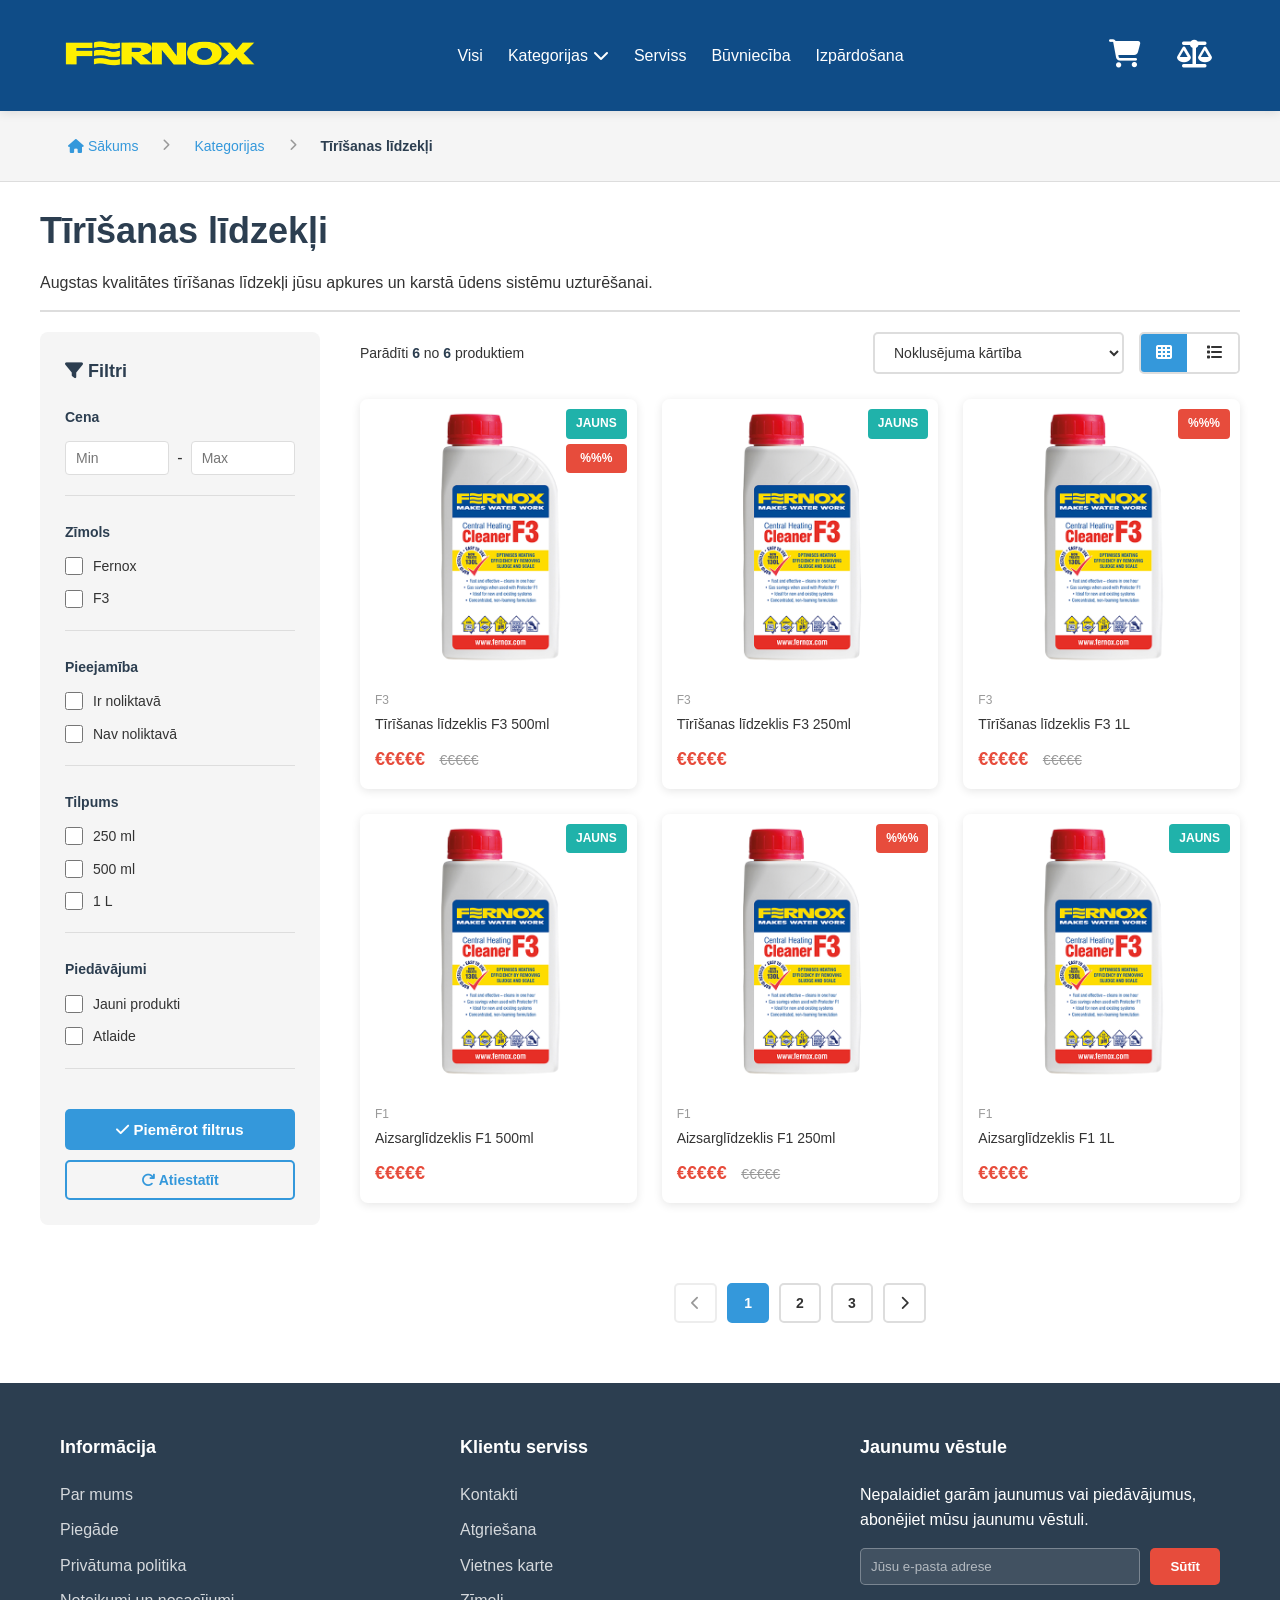
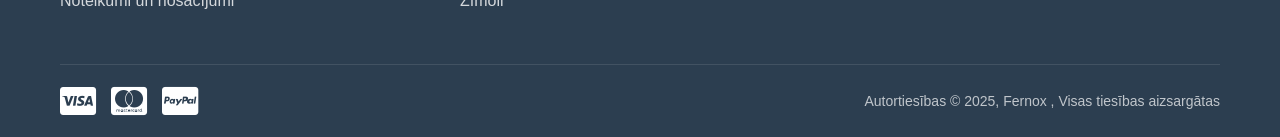
==== commit 084e0a4c: "Add files via upload" ====
--- a/category-tirisanas-lidzekli.html
+++ b/category-tirisanas-lidzekli.html
@@ -726,9 +726,7 @@
             <div class="category-header">
                 <h1>Tīrīšanas līdzekļi</h1>
                 <p>
-                    Augstas kvalitātes tīrīšanas līdzekļi jūsu apkures un karstā ūdens sistēmu uzturēšanai. 
-                    Mūsu produktu klāsts nodrošina efektīvu sistēmu tīrīšanu, noņemot nogulsnes, rūsu un citus piesārņojumus, 
-                    lai nodrošinātu optimālu sistēmas veiktspēju un ilgmūžību.
+                    Augstas kvalitātes tīrīšanas līdzekļi jūsu apkures un karstā ūdens sistēmu uzturēšanai.
                 </p>
             </div>
 
--- a/styles.css
+++ b/styles.css
@@ -1016,8 +1016,12 @@
     gap: 30px;
     margin-bottom: 30px;
     margin-top: 0;
+    margin-left: 0;
+    margin-right: 0;
     padding-top: 20px;
     padding-bottom: 20px;
+    padding-left: 0;
+    padding-right: 0;
     border-bottom: 2px solid #e0e0e0;
     overflow: hidden;
     width: 100%;
@@ -1026,6 +1030,40 @@
     z-index: 10;
     background: var(--white);
     min-height: 70px;
+}
+
+@media (max-width: 768px) {
+    .products-nav-tabs {
+        overflow-x: auto;
+        overflow-y: hidden;
+        flex-wrap: nowrap !important;
+        -webkit-overflow-scrolling: touch;
+        scroll-behavior: smooth;
+        scrollbar-width: none;
+        -ms-overflow-style: none;
+        gap: 20px;
+        padding-left: 0;
+        padding-right: 0;
+        margin-left: 0;
+        margin-right: 0;
+        white-space: nowrap;
+    }
+    
+    .products-nav-tabs::-webkit-scrollbar {
+        display: none;
+    }
+    
+    .nav-tab {
+        flex-shrink: 0 !important;
+        flex-grow: 0;
+        padding: 15px 0 15px 0;
+        font-size: 14px;
+        min-width: max-content;
+    }
+    
+    .nav-tab:first-child {
+        margin-left: 0;
+    }
 }
 
 .nav-tab {
@@ -1599,51 +1637,83 @@
 }
 
 .promo-card {
-    background: linear-gradient(135deg, var(--secondary-color) 0%, var(--primary-color) 100%);
-    color: var(--white);
-    padding: 40px 30px;
-    border-radius: 12px;
+    background: var(--white);
+    color: var(--text-color);
+    padding: 50px 40px;
+    border-radius: 8px;
     text-align: center;
     transition: all 0.3s ease;
-    box-shadow: 0 4px 15px rgba(0, 0, 0, 0.1);
+    box-shadow: 0 2px 10px rgba(0, 0, 0, 0.1);
     display: flex;
     flex-direction: column;
     justify-content: center;
     align-items: center;
     min-height: 200px;
+    border: 2px solid #e0e0e0;
+    position: relative;
+    overflow: hidden;
+}
+
+.promo-card::before {
+    content: '';
+    position: absolute;
+    top: 0;
+    left: 0;
+    right: 0;
+    height: 4px;
+    background: linear-gradient(90deg, #20b2aa 0%, var(--secondary-color) 100%);
+    transform: scaleX(0);
+    transform-origin: left;
+    transition: transform 0.3s ease;
 }
 
 .promo-card:hover {
-    transform: translateY(-5px);
-    box-shadow: 0 8px 25px rgba(0, 0, 0, 0.15);
+    box-shadow: 0 4px 20px rgba(0, 0, 0, 0.15);
+    border-color: #20b2aa;
+}
+
+.promo-card:hover::before {
+    transform: scaleX(1);
 }
 
 .promo-card h3 {
-    font-size: 24px;
-    margin-bottom: 20px;
+    font-size: 28px;
+    margin-bottom: 15px;
+    font-weight: 700;
+    color: var(--primary-color);
+    position: relative;
+    z-index: 1;
+}
+
+.promo-card p {
+    font-size: 16px;
+    margin-bottom: 30px;
+    color: var(--text-color);
+    position: relative;
+    z-index: 1;
+}
+
+.promo-card .btn {
+    margin-top: 0;
+    padding: 14px 40px;
+    background: #20b2aa;
+    color: var(--white);
+    border: 2px solid #20b2aa;
     font-weight: 600;
-}
-
-.promo-card p {
-    font-size: 18px;
-    margin-bottom: 25px;
-}
-
-.promo-card .btn {
-    margin-top: 10px;
-    padding: 12px 30px;
+    font-size: 16px;
+    border-radius: 5px;
+    transition: all 0.3s ease;
+    text-decoration: none;
+    position: relative;
+    z-index: 1;
+    display: inline-block;
+}
+
+.promo-card .btn:hover {
     background: var(--white);
-    color: var(--primary-color);
-    border: 2px solid var(--white);
-    font-weight: 600;
-    transition: all 0.3s ease;
-}
-
-.promo-card .btn:hover {
-    background: transparent;
-    color: var(--white);
-    border-color: var(--white);
-    transform: translateY(-2px);
+    color: #20b2aa;
+    border-color: #20b2aa;
+    box-shadow: 0 4px 15px rgba(32, 178, 170, 0.3);
 }
 
 @media (max-width: 768px) {
@@ -1653,13 +1723,18 @@
     }
     
     .promo-card {
-        padding: 30px 20px;
+        padding: 40px 30px;
         min-height: 180px;
     }
     
     .promo-card h3 {
-        font-size: 20px;
+        font-size: 24px;
         margin-bottom: 15px;
+    }
+    
+    .promo-card .btn {
+        padding: 12px 35px;
+        font-size: 15px;
     }
 }
 
